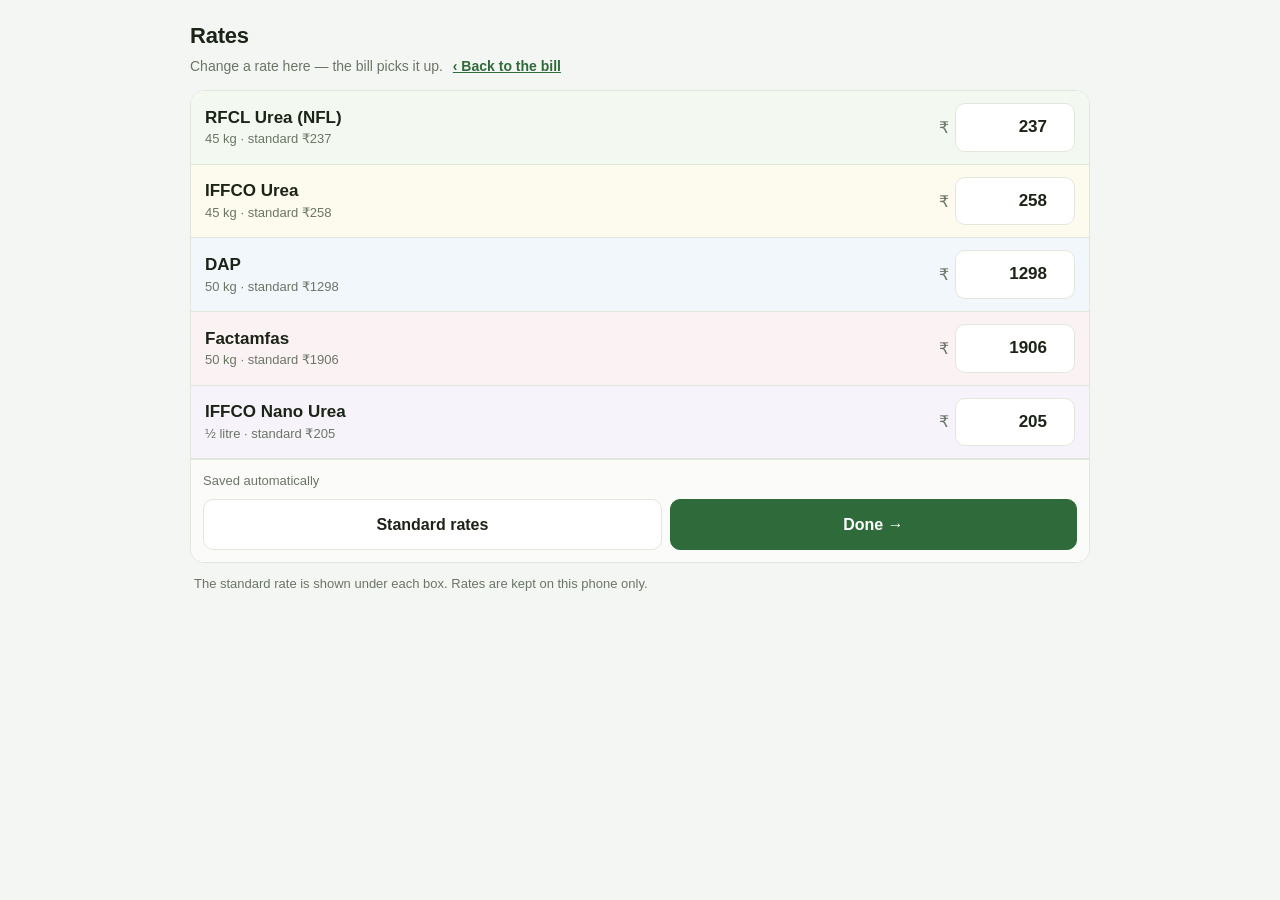
==== items.html @ 3e90dc27 "Lay the bill out as a real table, move rates to their own page Columns in bill order — name, weight," ====
<!DOCTYPE html>
<html lang="en">
<head>
<meta charset="UTF-8" />
<meta name="viewport" content="width=device-width, initial-scale=1" />
<title>Rates — Murugan Farmhouse</title>
<link rel="stylesheet" href="style.css?v=9" />
</head>
<body>
  <main class="wrap">
    <header class="head">
      <h1>Rates</h1>
      <p class="sub">Change a rate here — the bill picks it up.
        <a href="index.html">‹ Back to the bill</a></p>
    </header>

    <section class="card">
      <ul class="rate-list" id="rateList"></ul>
      <div class="actions">
        <span class="count" id="saved">Saved automatically</span>
        <button type="button" id="reset" class="btn">Standard rates</button>
        <a href="index.html" class="btn primary" id="done">Done →</a>
      </div>
    </section>

    <p class="note">The standard rate is shown under each box. Rates are kept on
      this phone only.</p>
  </main>

  <script src="items.js?v=9"></script>
  <script src="edit.js?v=9"></script>
</body>
</html>
---- style.css ----
:root {
  --bg: #f4f6f3;
  --card: #ffffff;
  --ink: #1c2418;
  --muted: #6b7566;
  --line: #e2e7dd;
  --accent: #2f6b3a;
  --accent-soft: #eaf3ea;
}

* { box-sizing: border-box; }
[hidden] { display: none !important; }

body {
  margin: 0;
  padding: 20px 14px 40px;
  background: var(--bg);
  color: var(--ink);
  font: 16px/1.45 -apple-system, BlinkMacSystemFont, "Segoe UI", Roboto, Helvetica, Arial, sans-serif;
  -webkit-text-size-adjust: 100%;
}

.wrap { max-width: 900px; margin: 0 auto; }

.head { margin-bottom: 14px; }
.head h1 { margin: 0; font-size: 22px; letter-spacing: -0.01em; }
.sub { margin: 4px 0 0; color: var(--muted); font-size: 14px; }
.sub a { margin-left: 6px; color: var(--accent); font-weight: 600; white-space: nowrap; }

.card {
  background: var(--card);
  border: 1px solid var(--line);
  border-radius: 14px;
  overflow: hidden;
}

/* ---------- the bill ---------- */

.table-scroll {
  overflow-x: auto;
  -webkit-overflow-scrolling: touch;
}

.bill {
  width: 100%;
  min-width: 760px;          /* slide sideways on a phone */
  border-collapse: collapse;
  font-variant-numeric: tabular-nums;
}

.bill th, .bill td {
  padding: 11px 12px;
  white-space: nowrap;
  border-bottom: 1px solid var(--line);
}

.bill thead th {
  background: var(--accent-soft);
  color: var(--accent);
  font-size: 12px;
  font-weight: 700;
  letter-spacing: 0.05em;
  text-transform: uppercase;
}

.l { text-align: left; }
.r { text-align: right; }
.c { text-align: center; }

.bill .name { font-weight: 600; }
.bill .unit { color: var(--muted); }
.bill .row-total { font-weight: 700; }

/* the number is the one thing on a row she can tap */
.nos {
  min-width: 52px;
  padding: 7px 10px;
  font: inherit;
  font-weight: 700;
  font-variant-numeric: tabular-nums;
  color: var(--accent);
  background: var(--accent-soft);
  border: 1px solid #cfe0cf;
  border-radius: 9px;
  cursor: pointer;
}

.cut { width: 1%; padding-left: 4px !important; padding-right: 8px !important; }
.x {
  width: 34px;
  height: 34px;
  font-size: 14px;
  color: var(--muted);
  background: none;
  border: 1px solid var(--line);
  border-radius: 9px;
  cursor: pointer;
}
.x:hover { color: #a33; border-color: #e0bcbc; }

tfoot .grand td {
  background: var(--accent-soft);
  color: var(--accent);
  font-weight: 700;
  border-bottom: none;
  border-top: 2px solid var(--accent);
}
tfoot .grand #gTotal { font-size: 18px; }

.empty {
  margin: 0;
  padding: 20px 14px;
  color: var(--muted);
  text-align: center;
  border-bottom: 1px solid var(--line);
}

/* ---------- add + picker ---------- */

.add {
  display: block;
  width: calc(100% - 24px);
  margin: 12px;
  padding: 16px;
  font: inherit;
  font-size: 18px;
  font-weight: 700;
  color: #fff;
  background: var(--accent);
  border: 0;
  border-radius: 12px;
  cursor: pointer;
}
.add:active { background: #275a30; }

.picker { border-bottom: 1px solid var(--line); background: #fbfcfa; }

.picker-head {
  display: flex;
  align-items: center;
  gap: 8px;
  padding: 12px 12px 4px;
  color: var(--accent);
  font-size: 13px;
  font-weight: 700;
  letter-spacing: 0.04em;
  text-transform: uppercase;
}
.picker-head span { flex: 1; }
.back, .close {
  padding: 6px 10px;
  font: inherit;
  font-size: 13px;
  font-weight: 600;
  color: var(--muted);
  background: #fff;
  border: 1px solid var(--line);
  border-radius: 8px;
  cursor: pointer;
}

.items { display: grid; gap: 8px; padding: 8px 12px 14px; }
.item-btn {
  display: flex;
  align-items: baseline;
  justify-content: space-between;
  gap: 10px;
  padding: 14px;
  font: inherit;
  text-align: left;
  color: var(--ink);
  background: #fff;
  border: 1px solid var(--line);
  border-radius: 12px;
  cursor: pointer;
}
.item-btn:active { background: var(--accent-soft); border-color: var(--accent); }
.item-name { font-size: 17px; font-weight: 600; }
.item-meta { color: var(--muted); font-size: 14px; white-space: nowrap; }

.nos-grid {
  display: grid;
  grid-template-columns: repeat(5, 1fr);
  gap: 8px;
  padding: 8px 12px 14px;
}
.nos-btn {
  padding: 16px 0;
  font: inherit;
  font-size: 19px;
  font-weight: 700;
  font-variant-numeric: tabular-nums;
  color: var(--ink);
  background: #fff;
  border: 1px solid var(--line);
  border-radius: 12px;
  cursor: pointer;
}
.nos-btn:active { background: var(--accent-soft); }
.nos-btn[aria-pressed="true"] {
  color: #fff;
  background: var(--accent);
  border-color: var(--accent);
}

/* ---------- rates page ---------- */

.rate-list { margin: 0; padding: 0; list-style: none; }
.rate-list li {
  display: flex;
  align-items: center;
  justify-content: space-between;
  gap: 12px;
  padding: 12px 14px;
  border-bottom: 1px solid var(--line);
}
.rate-name { display: flex; flex-direction: column; font-size: 17px; font-weight: 600; }
.rate-name small { color: var(--muted); font-size: 13px; font-weight: 400; }
.rate-field { display: flex; align-items: center; gap: 6px; }
.rate-field i { color: var(--muted); font-style: normal; }
.rate-field input {
  width: 120px;
  padding: 11px 12px;
  font: inherit;
  font-size: 17px;
  font-weight: 600;
  font-variant-numeric: tabular-nums;
  text-align: right;
  color: var(--ink);
  background: #fff;
  border: 1px solid var(--line);
  border-radius: 10px;
}
.rate-field input:focus {
  outline: none;
  border-color: var(--accent);
  box-shadow: 0 0 0 3px rgba(47, 107, 58, 0.12);
}

/* ---------- actions ---------- */

.actions {
  display: flex;
  flex-wrap: wrap;
  gap: 8px;
  padding: 12px;
  background: #fbfcfa;
  border-top: 1px solid var(--line);
}
.count {
  width: 100%;
  color: var(--muted);
  font-size: 13px;
  user-select: none;
}
.btn {
  flex: 1 1 auto;
  padding: 13px 14px;
  font: inherit;
  font-weight: 600;
  text-align: center;
  text-decoration: none;
  color: var(--ink);
  background: #fff;
  border: 1px solid var(--line);
  border-radius: 10px;
  cursor: pointer;
}
.btn.primary { background: var(--accent); border-color: var(--accent); color: #fff; }
.btn.ghost { color: var(--accent); border-color: #bcd3bd; }

.note { margin: 12px 4px 0; color: var(--muted); font-size: 13px; }

/* ---------- printed bill ---------- */

@media print {
  body { background: #fff; padding: 0; font-size: 12px; }
  .sub, .note, .add, .picker, .actions, .empty { display: none; }
  .card { border: none; border-radius: 0; }
  .table-scroll { overflow: visible; }
  .bill { min-width: 0; }
  .bill th, .bill td { padding: 7px 8px; }
  .cut, .x { display: none; }
  .bill tbody tr { -webkit-print-color-adjust: exact; print-color-adjust: exact; }
  .nos {
    min-width: 0;
    padding: 0;
    color: inherit;
    background: none;
    border: none;
  }
}
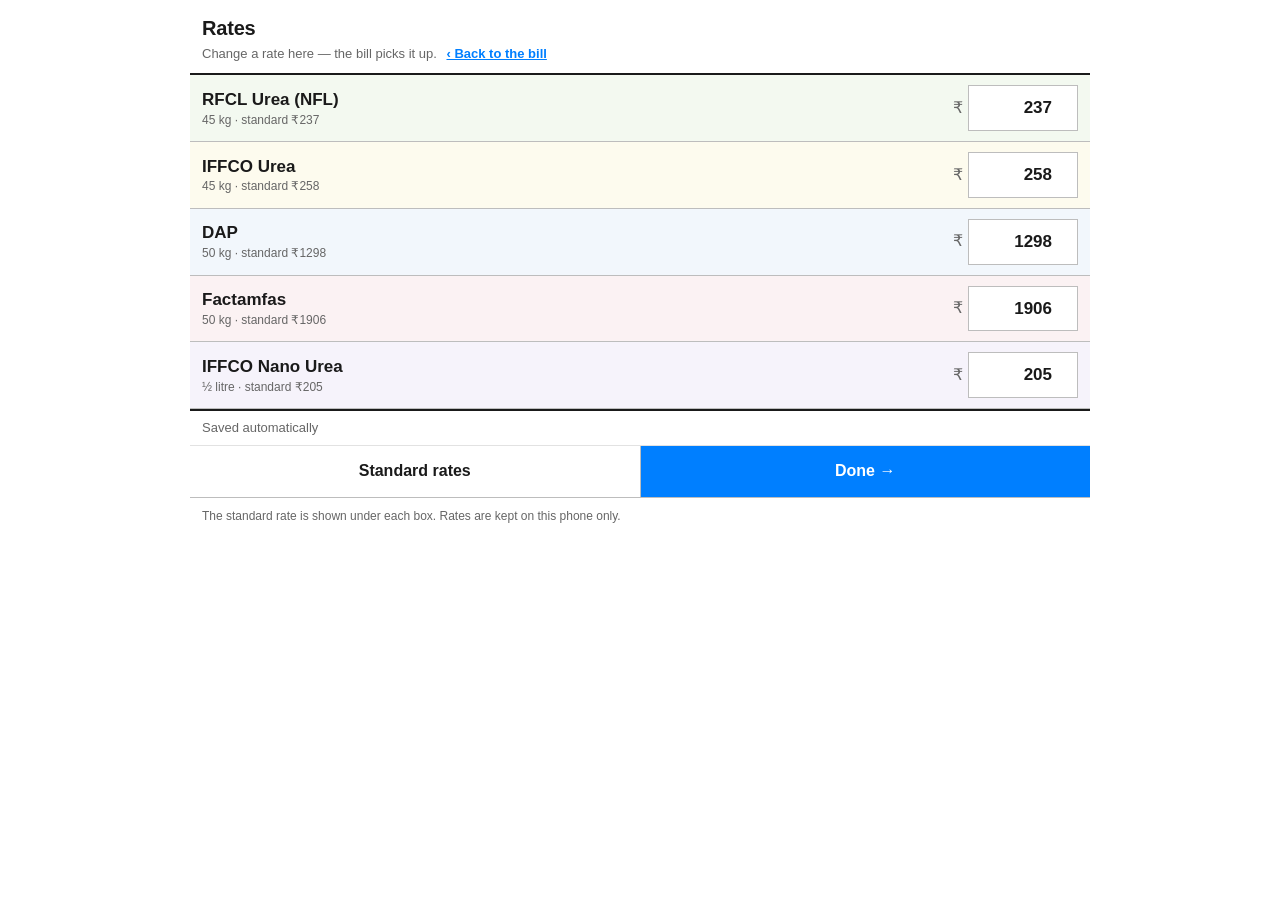
==== commit 48d24d1f: "Flatten the design to a plain ruled sheet No card, no rounded corners, no green theme — the page is " ====
--- a/items.html
+++ b/items.html
@@ -2,9 +2,10 @@
 <html lang="en">
 <head>
 <meta charset="UTF-8" />
+<meta http-equiv="Cache-Control" content="no-cache" />
 <meta name="viewport" content="width=device-width, initial-scale=1" />
 <title>Rates — Murugan Farmhouse</title>
-<link rel="stylesheet" href="style.css?v=9" />
+<link rel="stylesheet" href="style.css?v=12" />
 </head>
 <body>
   <main class="wrap">
@@ -27,7 +28,7 @@
       this phone only.</p>
   </main>
 
-  <script src="items.js?v=9"></script>
-  <script src="edit.js?v=9"></script>
+  <script src="items.js?v=12"></script>
+  <script src="edit.js?v=12"></script>
 </body>
 </html>
--- a/style.css
+++ b/style.css
@@ -1,11 +1,10 @@
 :root {
-  --bg: #f4f6f3;
-  --card: #ffffff;
-  --ink: #1c2418;
-  --muted: #6b7566;
-  --line: #e2e7dd;
-  --accent: #2f6b3a;
-  --accent-soft: #eaf3ea;
+  --ink: #1a1a1a;
+  --muted: #666;
+  --rule: #bdbdbd;      /* the ruled lines of the sheet */
+  --rule-soft: #e2e2e2;
+  --accent: #007fff;    /* buttons only — the rows keep their own colour code */
+  --head: #f2f2f2;
 }
 
 * { box-sizing: border-box; }
@@ -13,53 +12,52 @@
 
 body {
   margin: 0;
-  padding: 20px 14px 40px;
-  background: var(--bg);
-  color: var(--ink);
-  font: 16px/1.45 -apple-system, BlinkMacSystemFont, "Segoe UI", Roboto, Helvetica, Arial, sans-serif;
+  padding: 0 0 32px;
+  background: #fff;
+  color: var(--ink);
+  font: 16px/1.4 -apple-system, BlinkMacSystemFont, "Segoe UI", Roboto, Helvetica, Arial, sans-serif;
   -webkit-text-size-adjust: 100%;
 }
 
 .wrap { max-width: 900px; margin: 0 auto; }
 
-.head { margin-bottom: 14px; }
-.head h1 { margin: 0; font-size: 22px; letter-spacing: -0.01em; }
-.sub { margin: 4px 0 0; color: var(--muted); font-size: 14px; }
-.sub a { margin-left: 6px; color: var(--accent); font-weight: 600; white-space: nowrap; }
-
-.card {
-  background: var(--card);
-  border: 1px solid var(--line);
-  border-radius: 14px;
-  overflow: hidden;
-}
+.head {
+  padding: 14px 12px 10px;
+  border-bottom: 2px solid var(--ink);
+}
+.head h1 { margin: 0; font-size: 20px; letter-spacing: -0.01em; }
+.sub { margin: 3px 0 0; color: var(--muted); font-size: 13px; }
+.sub a { margin-left: 6px; color: var(--accent); font-weight: 700; white-space: nowrap; }
 
 /* ---------- the bill ---------- */
 
 .table-scroll {
   overflow-x: auto;
   -webkit-overflow-scrolling: touch;
+  border-bottom: 2px solid var(--ink);
 }
 
 .bill {
   width: 100%;
-  min-width: 760px;          /* slide sideways on a phone */
+  min-width: 640px;          /* slide sideways on a phone */
   border-collapse: collapse;
   font-variant-numeric: tabular-nums;
 }
 
 .bill th, .bill td {
-  padding: 11px 12px;
+  padding: 9px 8px;
   white-space: nowrap;
-  border-bottom: 1px solid var(--line);
-}
+  border-right: 1px solid var(--rule-soft);
+  border-bottom: 1px solid var(--rule);
+}
+.bill th:last-child, .bill td:last-child { border-right: none; }
 
 .bill thead th {
-  background: var(--accent-soft);
-  color: var(--accent);
+  background: var(--head);
+  border-bottom: 1px solid var(--ink);
   font-size: 12px;
   font-weight: 700;
-  letter-spacing: 0.05em;
+  letter-spacing: 0.04em;
   text-transform: uppercase;
 }
 
@@ -73,54 +71,50 @@
 
 /* the number is the one thing on a row she can tap */
 .nos {
-  min-width: 52px;
-  padding: 7px 10px;
+  min-width: 46px;
+  padding: 5px 8px;
   font: inherit;
   font-weight: 700;
   font-variant-numeric: tabular-nums;
   color: var(--accent);
-  background: var(--accent-soft);
-  border: 1px solid #cfe0cf;
-  border-radius: 9px;
-  cursor: pointer;
-}
-
-.cut { width: 1%; padding-left: 4px !important; padding-right: 8px !important; }
+  background: #fff;
+  border: 1px solid var(--rule);
+  cursor: pointer;
+}
+
+.cut { width: 1%; padding: 0 6px !important; }
 .x {
-  width: 34px;
-  height: 34px;
+  width: 30px;
+  height: 30px;
   font-size: 14px;
   color: var(--muted);
   background: none;
-  border: 1px solid var(--line);
-  border-radius: 9px;
-  cursor: pointer;
-}
-.x:hover { color: #a33; border-color: #e0bcbc; }
+  border: 1px solid var(--rule-soft);
+  cursor: pointer;
+}
+.x:hover { color: #a33; border-color: #d4b3b3; }
 
 tfoot .grand td {
-  background: var(--accent-soft);
-  color: var(--accent);
-  font-weight: 700;
+  background: var(--head);
+  border-top: 2px solid var(--ink);
   border-bottom: none;
-  border-top: 2px solid var(--accent);
+  font-weight: 700;
 }
 tfoot .grand #gTotal { font-size: 18px; }
 
 .empty {
   margin: 0;
-  padding: 20px 14px;
+  padding: 18px 12px;
   color: var(--muted);
   text-align: center;
-  border-bottom: 1px solid var(--line);
+  border-bottom: 1px solid var(--rule);
 }
 
 /* ---------- add + picker ---------- */
 
 .add {
   display: block;
-  width: calc(100% - 24px);
-  margin: 12px;
+  width: 100%;
   padding: 16px;
   font: inherit;
   font-size: 18px;
@@ -128,20 +122,20 @@
   color: #fff;
   background: var(--accent);
   border: 0;
-  border-radius: 12px;
-  cursor: pointer;
-}
-.add:active { background: #275a30; }
-
-.picker { border-bottom: 1px solid var(--line); background: #fbfcfa; }
+  cursor: pointer;
+}
+.add:active { background: #0067cc; }
+
+.picker { border-bottom: 2px solid var(--ink); }
 
 .picker-head {
   display: flex;
   align-items: center;
   gap: 8px;
-  padding: 12px 12px 4px;
-  color: var(--accent);
-  font-size: 13px;
+  padding: 8px 10px;
+  background: var(--head);
+  border-bottom: 1px solid var(--rule);
+  font-size: 12px;
   font-weight: 700;
   letter-spacing: 0.04em;
   text-transform: uppercase;
@@ -150,39 +144,37 @@
 .back, .close {
   padding: 6px 10px;
   font: inherit;
-  font-size: 13px;
-  font-weight: 600;
-  color: var(--muted);
-  background: #fff;
-  border: 1px solid var(--line);
-  border-radius: 8px;
-  cursor: pointer;
-}
-
-.items { display: grid; gap: 8px; padding: 8px 12px 14px; }
+  font-size: 12px;
+  font-weight: 700;
+  color: var(--ink);
+  background: #fff;
+  border: 1px solid var(--rule);
+  cursor: pointer;
+}
+
+.items { display: block; }
 .item-btn {
   display: flex;
   align-items: baseline;
   justify-content: space-between;
   gap: 10px;
-  padding: 14px;
+  width: 100%;
+  padding: 15px 12px;
   font: inherit;
   text-align: left;
   color: var(--ink);
   background: #fff;
-  border: 1px solid var(--line);
-  border-radius: 12px;
-  cursor: pointer;
-}
-.item-btn:active { background: var(--accent-soft); border-color: var(--accent); }
+  border: 0;
+  border-bottom: 1px solid var(--rule);
+  cursor: pointer;
+}
+.item-btn:active { background: var(--head); }
 .item-name { font-size: 17px; font-weight: 600; }
 .item-meta { color: var(--muted); font-size: 14px; white-space: nowrap; }
 
 .nos-grid {
   display: grid;
   grid-template-columns: repeat(5, 1fr);
-  gap: 8px;
-  padding: 8px 12px 14px;
 }
 .nos-btn {
   padding: 16px 0;
@@ -192,35 +184,34 @@
   font-variant-numeric: tabular-nums;
   color: var(--ink);
   background: #fff;
-  border: 1px solid var(--line);
-  border-radius: 12px;
-  cursor: pointer;
-}
-.nos-btn:active { background: var(--accent-soft); }
-.nos-btn[aria-pressed="true"] {
-  color: #fff;
-  background: var(--accent);
-  border-color: var(--accent);
-}
+  border: 0;
+  border-right: 1px solid var(--rule-soft);
+  border-bottom: 1px solid var(--rule);
+  cursor: pointer;
+}
+.nos-btn:nth-child(5n) { border-right: 0; }
+.nos-btn:active { background: var(--head); }
+.nos-btn[aria-pressed="true"] { color: #fff; background: var(--accent); }
+.sub a { text-decoration: underline; }
 
 /* ---------- rates page ---------- */
 
-.rate-list { margin: 0; padding: 0; list-style: none; }
+.rate-list { margin: 0; padding: 0; list-style: none; border-bottom: 2px solid var(--ink); }
 .rate-list li {
   display: flex;
   align-items: center;
   justify-content: space-between;
   gap: 12px;
-  padding: 12px 14px;
-  border-bottom: 1px solid var(--line);
+  padding: 10px 12px;
+  border-bottom: 1px solid var(--rule);
 }
 .rate-name { display: flex; flex-direction: column; font-size: 17px; font-weight: 600; }
-.rate-name small { color: var(--muted); font-size: 13px; font-weight: 400; }
-.rate-field { display: flex; align-items: center; gap: 6px; }
+.rate-name small { color: var(--muted); font-size: 12px; font-weight: 400; }
+.rate-field { display: flex; align-items: center; gap: 5px; }
 .rate-field i { color: var(--muted); font-style: normal; }
 .rate-field input {
-  width: 120px;
-  padding: 11px 12px;
+  width: 110px;
+  padding: 10px;
   font: inherit;
   font-size: 17px;
   font-weight: 600;
@@ -228,65 +219,53 @@
   text-align: right;
   color: var(--ink);
   background: #fff;
-  border: 1px solid var(--line);
-  border-radius: 10px;
-}
-.rate-field input:focus {
-  outline: none;
-  border-color: var(--accent);
-  box-shadow: 0 0 0 3px rgba(47, 107, 58, 0.12);
-}
+  border: 1px solid var(--rule);
+}
+.rate-field input:focus { outline: 2px solid var(--accent); outline-offset: -2px; }
 
 /* ---------- actions ---------- */
 
 .actions {
   display: flex;
   flex-wrap: wrap;
-  gap: 8px;
-  padding: 12px;
-  background: #fbfcfa;
-  border-top: 1px solid var(--line);
+  border-bottom: 1px solid var(--rule);
 }
 .count {
   width: 100%;
+  padding: 8px 12px;
   color: var(--muted);
   font-size: 13px;
+  border-bottom: 1px solid var(--rule-soft);
   user-select: none;
 }
 .btn {
-  flex: 1 1 auto;
-  padding: 13px 14px;
-  font: inherit;
-  font-weight: 600;
+  flex: 1 1 0;
+  padding: 14px 10px;
+  font: inherit;
+  font-weight: 700;
   text-align: center;
   text-decoration: none;
   color: var(--ink);
   background: #fff;
-  border: 1px solid var(--line);
-  border-radius: 10px;
-  cursor: pointer;
-}
-.btn.primary { background: var(--accent); border-color: var(--accent); color: #fff; }
-.btn.ghost { color: var(--accent); border-color: #bcd3bd; }
-
-.note { margin: 12px 4px 0; color: var(--muted); font-size: 13px; }
+  border: 0;
+  border-right: 1px solid var(--rule);
+  cursor: pointer;
+}
+.btn:last-child { border-right: 0; }
+.btn.primary { background: var(--accent); color: #fff; }
+.btn.ghost { color: var(--accent); }
+
+.note { margin: 10px 12px 0; color: var(--muted); font-size: 12px; }
 
 /* ---------- printed bill ---------- */
 
 @media print {
-  body { background: #fff; padding: 0; font-size: 12px; }
+  body { font-size: 12px; }
   .sub, .note, .add, .picker, .actions, .empty { display: none; }
-  .card { border: none; border-radius: 0; }
   .table-scroll { overflow: visible; }
   .bill { min-width: 0; }
-  .bill th, .bill td { padding: 7px 8px; }
+  .bill th, .bill td { padding: 6px 8px; border-color: #000; }
   .cut, .x { display: none; }
   .bill tbody tr { -webkit-print-color-adjust: exact; print-color-adjust: exact; }
-  .nos {
-    min-width: 0;
-    padding: 0;
-    color: inherit;
-    background: none;
-    border: none;
-  }
-}
+  .nos { min-width: 0; padding: 0; color: inherit; background: none; border: none; }
+}
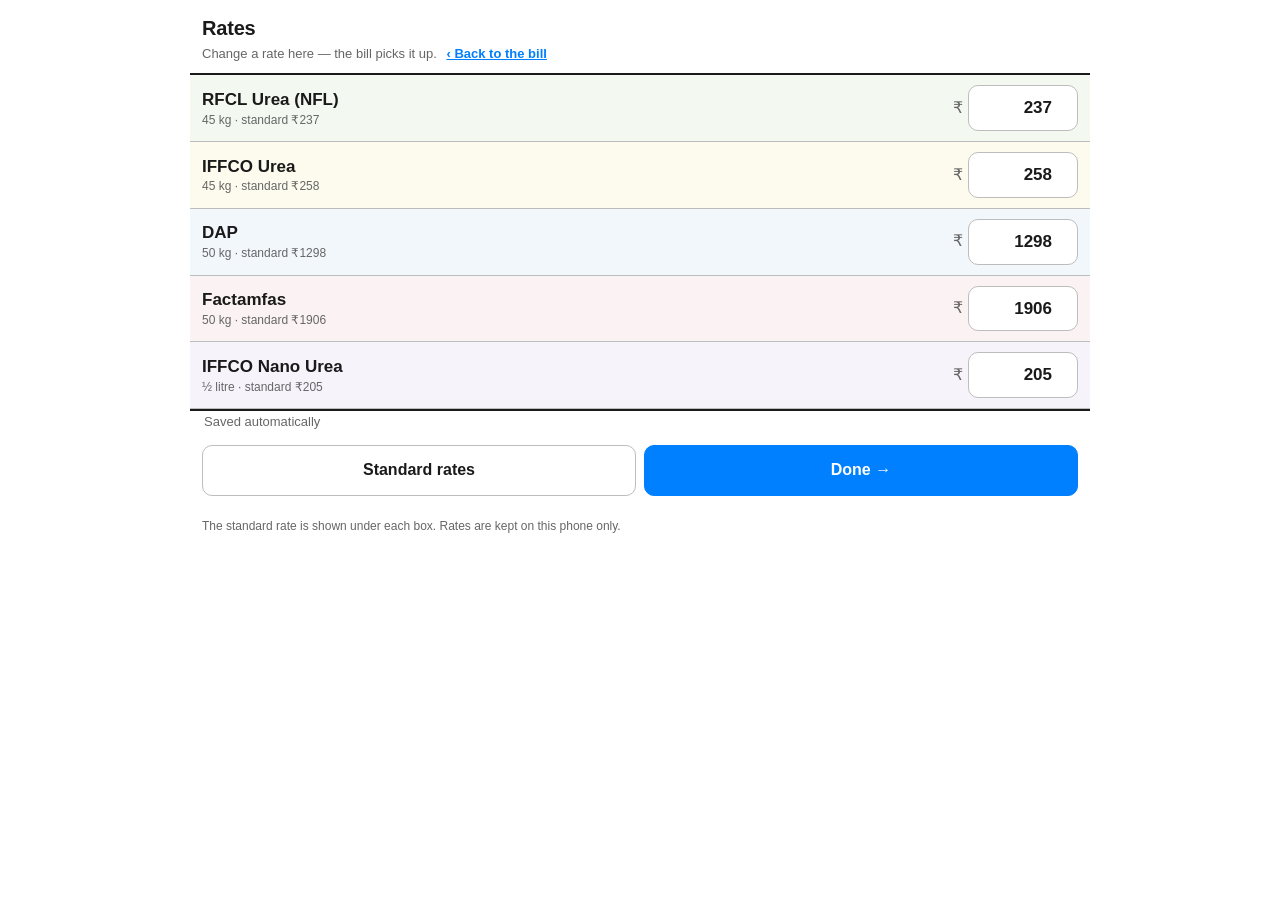
==== commit c3496a08: "Open the item and number steps in a popup, give the buttons shape back The sheet stays flat and rule" ====
--- a/items.html
+++ b/items.html
@@ -5,7 +5,7 @@
 <meta http-equiv="Cache-Control" content="no-cache" />
 <meta name="viewport" content="width=device-width, initial-scale=1" />
 <title>Rates — Murugan Farmhouse</title>
-<link rel="stylesheet" href="style.css?v=12" />
+<link rel="stylesheet" href="style.css?v=14" />
 </head>
 <body>
   <main class="wrap">
@@ -28,7 +28,7 @@
       this phone only.</p>
   </main>
 
-  <script src="items.js?v=12"></script>
-  <script src="edit.js?v=12"></script>
+  <script src="items.js?v=14"></script>
+  <script src="edit.js?v=14"></script>
 </body>
 </html>
--- a/style.css
+++ b/style.css
@@ -79,6 +79,7 @@
   color: var(--accent);
   background: #fff;
   border: 1px solid var(--rule);
+  border-radius: 8px;
   cursor: pointer;
 }
 
@@ -90,6 +91,7 @@
   color: var(--muted);
   background: none;
   border: 1px solid var(--rule-soft);
+  border-radius: 8px;
   cursor: pointer;
 }
 .x:hover { color: #a33; border-color: #d4b3b3; }
@@ -114,8 +116,10 @@
 
 .add {
   display: block;
-  width: 100%;
+  width: calc(100% - 24px);
+  margin: 12px;
   padding: 16px;
+  border-radius: 10px;
   font: inherit;
   font-size: 18px;
   font-weight: 700;
@@ -126,13 +130,35 @@
 }
 .add:active { background: #0067cc; }
 
-.picker { border-bottom: 2px solid var(--ink); }
+.picker {
+  position: fixed;
+  inset: 0;
+  z-index: 10;
+  display: flex;
+  align-items: flex-end;
+  background: rgba(0, 0, 0, 0.45);
+}
+.sheet {
+  width: 100%;
+  max-height: 88vh;
+  overflow-y: auto;
+  -webkit-overflow-scrolling: touch;
+  background: #fff;
+  border-radius: 14px 14px 0 0;
+}
+@media (min-width: 640px) {
+  .picker { align-items: center; justify-content: center; padding: 20px; }
+  .sheet { max-width: 460px; border-radius: 14px; }
+}
+body.locked { overflow: hidden; }
 
 .picker-head {
+  position: sticky;
+  top: 0;
   display: flex;
   align-items: center;
   gap: 8px;
-  padding: 8px 10px;
+  padding: 10px 12px;
   background: var(--head);
   border-bottom: 1px solid var(--rule);
   font-size: 12px;
@@ -142,30 +168,31 @@
 }
 .picker-head span { flex: 1; }
 .back, .close {
-  padding: 6px 10px;
+  padding: 7px 11px;
   font: inherit;
   font-size: 12px;
   font-weight: 700;
   color: var(--ink);
   background: #fff;
   border: 1px solid var(--rule);
-  cursor: pointer;
-}
-
-.items { display: block; }
+  border-radius: 8px;
+  cursor: pointer;
+}
+
+.items { display: grid; gap: 8px; padding: 10px 12px 12px; }
 .item-btn {
   display: flex;
   align-items: baseline;
   justify-content: space-between;
   gap: 10px;
   width: 100%;
-  padding: 15px 12px;
+  padding: 14px 12px;
   font: inherit;
   text-align: left;
   color: var(--ink);
   background: #fff;
-  border: 0;
-  border-bottom: 1px solid var(--rule);
+  border: 1px solid var(--rule);
+  border-radius: 10px;
   cursor: pointer;
 }
 .item-btn:active { background: var(--head); }
@@ -175,21 +202,21 @@
 .nos-grid {
   display: grid;
   grid-template-columns: repeat(5, 1fr);
+  gap: 8px;
+  padding: 10px 12px 12px;
 }
 .nos-btn {
-  padding: 16px 0;
+  padding: 15px 0;
   font: inherit;
   font-size: 19px;
   font-weight: 700;
   font-variant-numeric: tabular-nums;
   color: var(--ink);
   background: #fff;
-  border: 0;
-  border-right: 1px solid var(--rule-soft);
-  border-bottom: 1px solid var(--rule);
-  cursor: pointer;
-}
-.nos-btn:nth-child(5n) { border-right: 0; }
+  border: 1px solid var(--rule);
+  border-radius: 10px;
+  cursor: pointer;
+}
 .nos-btn:active { background: var(--head); }
 .nos-btn[aria-pressed="true"] { color: #fff; background: var(--accent); }
 .sub a { text-decoration: underline; }
@@ -220,6 +247,7 @@
   color: var(--ink);
   background: #fff;
   border: 1px solid var(--rule);
+  border-radius: 10px;
 }
 .rate-field input:focus { outline: 2px solid var(--accent); outline-offset: -2px; }
 
@@ -228,31 +256,31 @@
 .actions {
   display: flex;
   flex-wrap: wrap;
-  border-bottom: 1px solid var(--rule);
+  gap: 8px;
+  padding: 0 12px 12px;
 }
 .count {
   width: 100%;
-  padding: 8px 12px;
+  padding: 2px 2px 6px;
   color: var(--muted);
   font-size: 13px;
-  border-bottom: 1px solid var(--rule-soft);
   user-select: none;
 }
 .btn {
   flex: 1 1 0;
-  padding: 14px 10px;
+  padding: 13px 8px;
+  white-space: nowrap;
   font: inherit;
   font-weight: 700;
   text-align: center;
   text-decoration: none;
   color: var(--ink);
   background: #fff;
-  border: 0;
-  border-right: 1px solid var(--rule);
-  cursor: pointer;
-}
-.btn:last-child { border-right: 0; }
-.btn.primary { background: var(--accent); color: #fff; }
+  border: 1px solid var(--rule);
+  border-radius: 10px;
+  cursor: pointer;
+}
+.btn.primary { background: var(--accent); border-color: var(--accent); color: #fff; }
 .btn.ghost { color: var(--accent); }
 
 .note { margin: 10px 12px 0; color: var(--muted); font-size: 12px; }
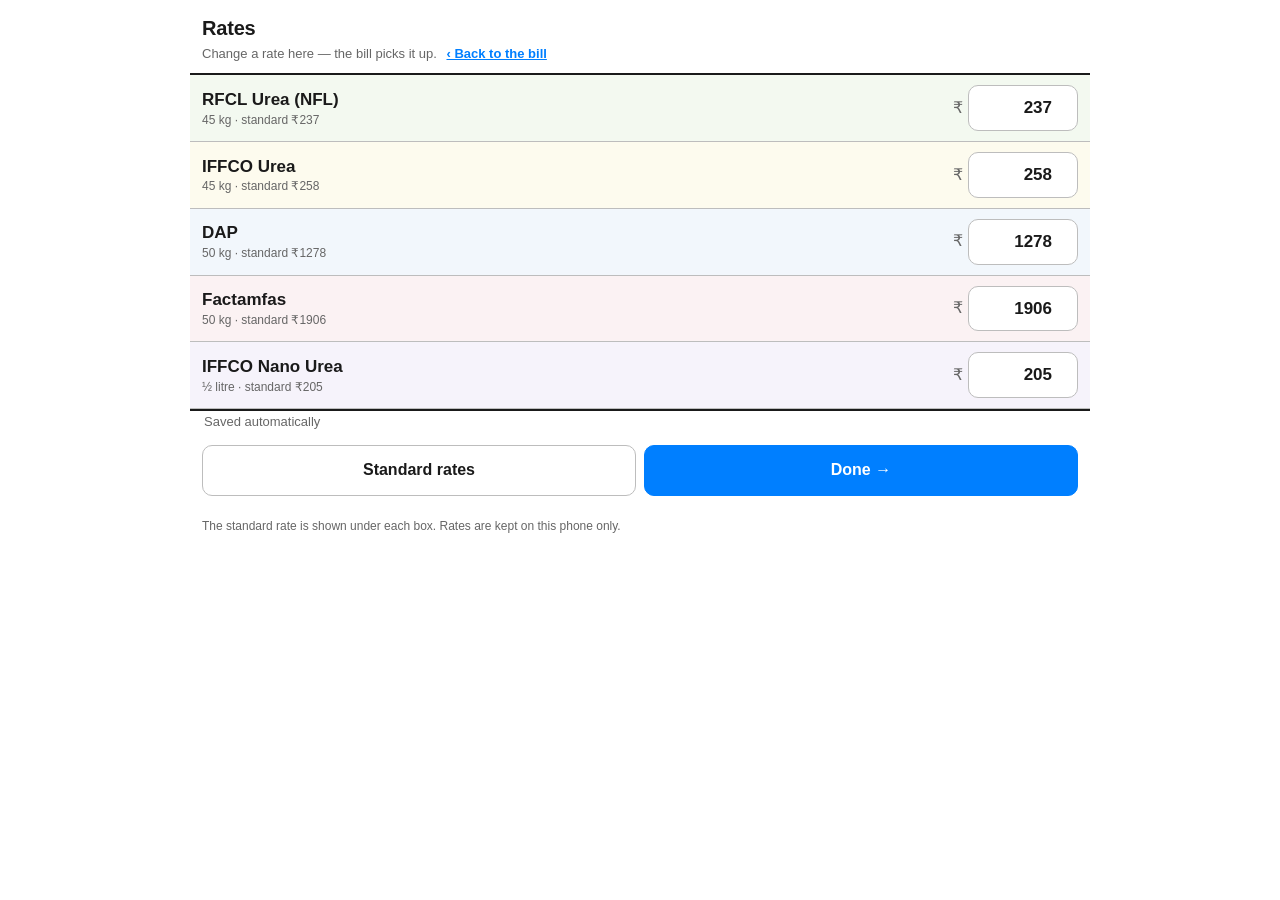
==== commit ebb43219: "DAP standard rate is 1278 Co-Authored-By: Claude Opus 5 (1M context) <noreply@anthropic.com> Claude-" ====
--- a/items.html
+++ b/items.html
@@ -5,7 +5,7 @@
 <meta http-equiv="Cache-Control" content="no-cache" />
 <meta name="viewport" content="width=device-width, initial-scale=1" />
 <title>Rates — Murugan Farmhouse</title>
-<link rel="stylesheet" href="style.css?v=14" />
+<link rel="stylesheet" href="style.css?v=15" />
 </head>
 <body>
   <main class="wrap">
@@ -28,7 +28,7 @@
       this phone only.</p>
   </main>
 
-  <script src="items.js?v=14"></script>
-  <script src="edit.js?v=14"></script>
+  <script src="items.js?v=15"></script>
+  <script src="edit.js?v=15"></script>
 </body>
 </html>
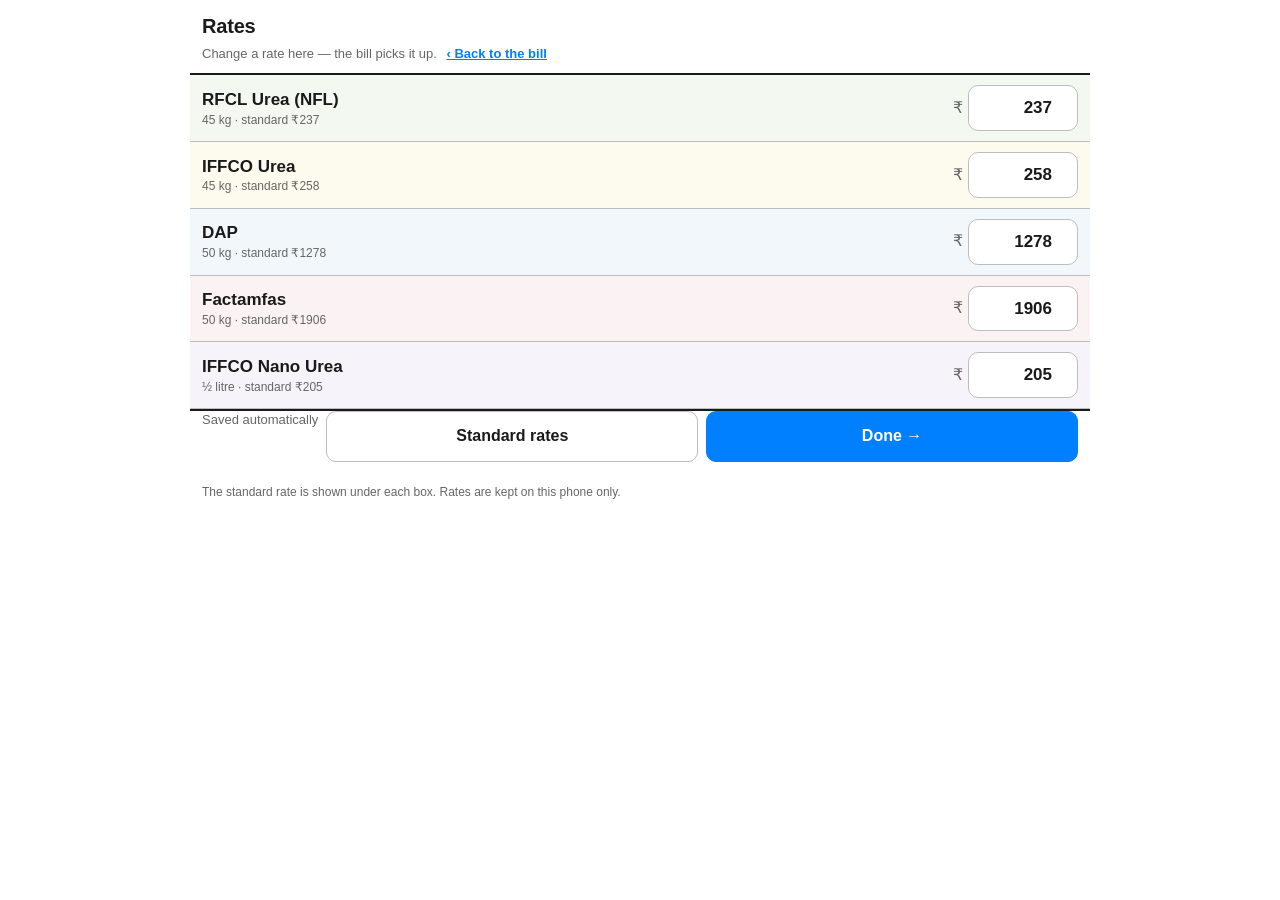
==== commit 6bb51d8c: "Clear and Next bill move to the top; drop the Print button Both are bill-level actions, so they belo" ====
--- a/items.html
+++ b/items.html
@@ -5,7 +5,7 @@
 <meta http-equiv="Cache-Control" content="no-cache" />
 <meta name="viewport" content="width=device-width, initial-scale=1" />
 <title>Rates — Murugan Farmhouse</title>
-<link rel="stylesheet" href="style.css?v=15" />
+<link rel="stylesheet" href="style.css?v=16" />
 </head>
 <body>
   <main class="wrap">
@@ -28,7 +28,7 @@
       this phone only.</p>
   </main>
 
-  <script src="items.js?v=15"></script>
-  <script src="edit.js?v=15"></script>
+  <script src="items.js?v=16"></script>
+  <script src="edit.js?v=16"></script>
 </body>
 </html>
--- a/style.css
+++ b/style.css
@@ -22,11 +22,21 @@
 .wrap { max-width: 900px; margin: 0 auto; }
 
 .head {
-  padding: 14px 12px 10px;
+  padding: 12px 12px 10px;
   border-bottom: 2px solid var(--ink);
 }
+.head-top {
+  display: flex;
+  flex-wrap: wrap;
+  align-items: center;
+  gap: 8px 10px;
+}
+.head-top h1 { flex: 1 1 auto; white-space: nowrap; }
+.head-actions { display: flex; gap: 8px; margin-left: auto; }
+.head-actions .btn { flex: none; padding: 9px 12px; font-size: 14px; }
 .head h1 { margin: 0; font-size: 20px; letter-spacing: -0.01em; }
-.sub { margin: 3px 0 0; color: var(--muted); font-size: 13px; }
+.sub { margin: 5px 0 0; color: var(--muted); font-size: 13px; }
+.sub .count { margin-left: 6px; }
 .sub a { margin-left: 6px; color: var(--accent); font-weight: 700; white-space: nowrap; }
 
 /* ---------- the bill ---------- */
@@ -259,13 +269,7 @@
   gap: 8px;
   padding: 0 12px 12px;
 }
-.count {
-  width: 100%;
-  padding: 2px 2px 6px;
-  color: var(--muted);
-  font-size: 13px;
-  user-select: none;
-}
+.count { color: var(--muted); font-size: 13px; user-select: none; }
 .btn {
   flex: 1 1 0;
   padding: 13px 8px;
@@ -289,7 +293,7 @@
 
 @media print {
   body { font-size: 12px; }
-  .sub, .note, .add, .picker, .actions, .empty { display: none; }
+  .sub, .note, .add, .picker, .actions, .empty, .head-actions { display: none; }
   .table-scroll { overflow: visible; }
   .bill { min-width: 0; }
   .bill th, .bill td { padding: 6px 8px; border-color: #000; }
